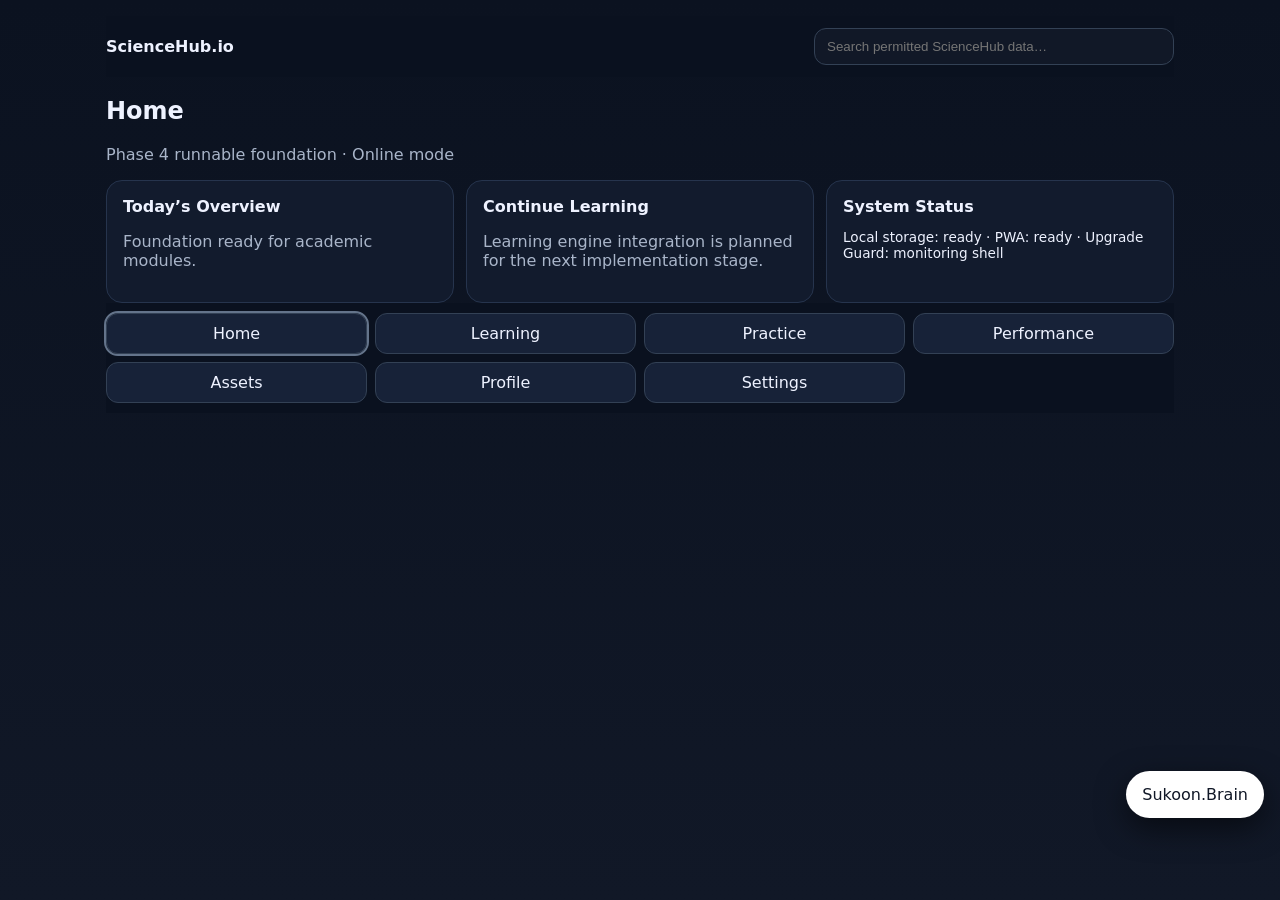
==== index.html @ e5b01089 "Add files via upload" ====
<!doctype html>
<html lang="en">
<head>
  <meta charset="utf-8">
  <meta name="viewport" content="width=device-width,initial-scale=1,viewport-fit=cover">
  <meta name="theme-color" content="#101827">
  <meta name="description" content="ScienceHub.io — personal student Study OS">
  <title>ScienceHub.io</title>
  <link rel="manifest" href="./3_manifest.webmanifest">
  <link rel="stylesheet" href="./4_styles.css">
</head>
<body>
  <div id="app" aria-live="polite"></div>
  <button id="sukoon" type="button" aria-label="Open Sukoon.Brain">Sukoon.Brain</button>
  <noscript><main style="padding:24px;font-family:system-ui,sans-serif"><h1>ScienceHub.io</h1><p>JavaScript is required to run the interactive ScienceHub.io application.</p></main></noscript>
  <script src="./5_app.js" defer></script>
</body>
</html>
---- 4_styles.css ----
:root{font-family:system-ui,-apple-system,Segoe UI,sans-serif;color:#eef2ff;background:#0b1220}*{box-sizing:border-box}body{margin:0;background:linear-gradient(180deg,#0b1220,#111827);min-height:100vh}button{font:inherit}.shell{max-width:1100px;margin:auto;padding:16px}.top{display:flex;justify-content:space-between;align-items:center;gap:12px;position:sticky;top:0;background:#0b1220ee;backdrop-filter:blur(12px);padding:12px 0;z-index:5}.brand{font-weight:800}.search{width:min(42vw,360px);padding:10px 12px;border-radius:12px;border:1px solid #334155;background:#111827;color:#fff}.grid{display:grid;grid-template-columns:repeat(auto-fit,minmax(220px,1fr));gap:12px;margin-top:16px}.card{background:#121b2d;border:1px solid #26344d;border-radius:16px;padding:16px}.muted{color:#a9b5c9}.nav{display:grid;grid-template-columns:repeat(4,1fr);gap:8px;position:sticky;bottom:0;padding:10px 0;background:#0b1220ee;backdrop-filter:blur(12px);z-index:5}.nav button,.action{border:1px solid #334155;background:#172238;color:#eef2ff;border-radius:12px;padding:10px}.nav button.active{outline:2px solid #64748b}.hidden{display:none}#sukoon{position:fixed;right:16px;bottom:82px;border:0;border-radius:999px;padding:14px 16px;background:#fff;color:#111827;box-shadow:0 10px 30px #0008;z-index:10}.panel{margin-top:18px}.status{font-size:.85rem}.danger{color:#fca5a5}@media(max-width:650px){.nav{grid-template-columns:repeat(3,1fr)}.search{width:45vw}.grid{grid-template-columns:1fr}}
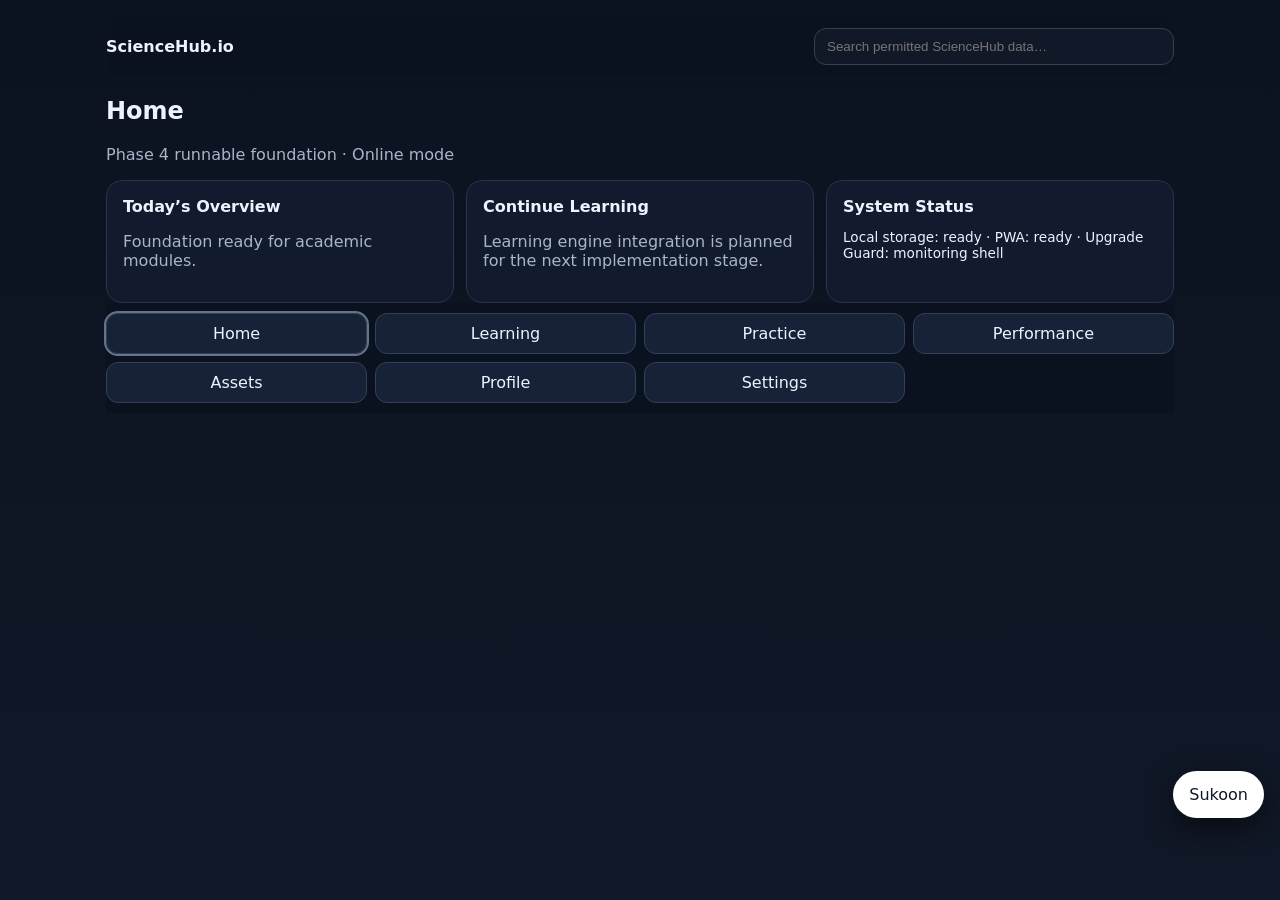
==== commit acf5c8f0: "Add files via upload" ====
--- a/index.html
+++ b/index.html
@@ -5,14 +5,13 @@
   <meta name="viewport" content="width=device-width,initial-scale=1,viewport-fit=cover">
   <meta name="theme-color" content="#101827">
   <meta name="description" content="ScienceHub.io — personal student Study OS">
+  <link rel="manifest" href="3_manifest.webmanifest">
+  <link rel="stylesheet" href="4_styles.css">
   <title>ScienceHub.io</title>
-  <link rel="manifest" href="./3_manifest.webmanifest">
-  <link rel="stylesheet" href="./4_styles.css">
 </head>
 <body>
-  <div id="app" aria-live="polite"></div>
-  <button id="sukoon" type="button" aria-label="Open Sukoon.Brain">Sukoon.Brain</button>
-  <noscript><main style="padding:24px;font-family:system-ui,sans-serif"><h1>ScienceHub.io</h1><p>JavaScript is required to run the interactive ScienceHub.io application.</p></main></noscript>
-  <script src="./5_app.js" defer></script>
+  <div id="app"></div>
+  <button id="sukoon" aria-label="Open Sukoon.Brain">Sukoon</button>
+  <script src="5_app.js" defer></script>
 </body>
 </html>
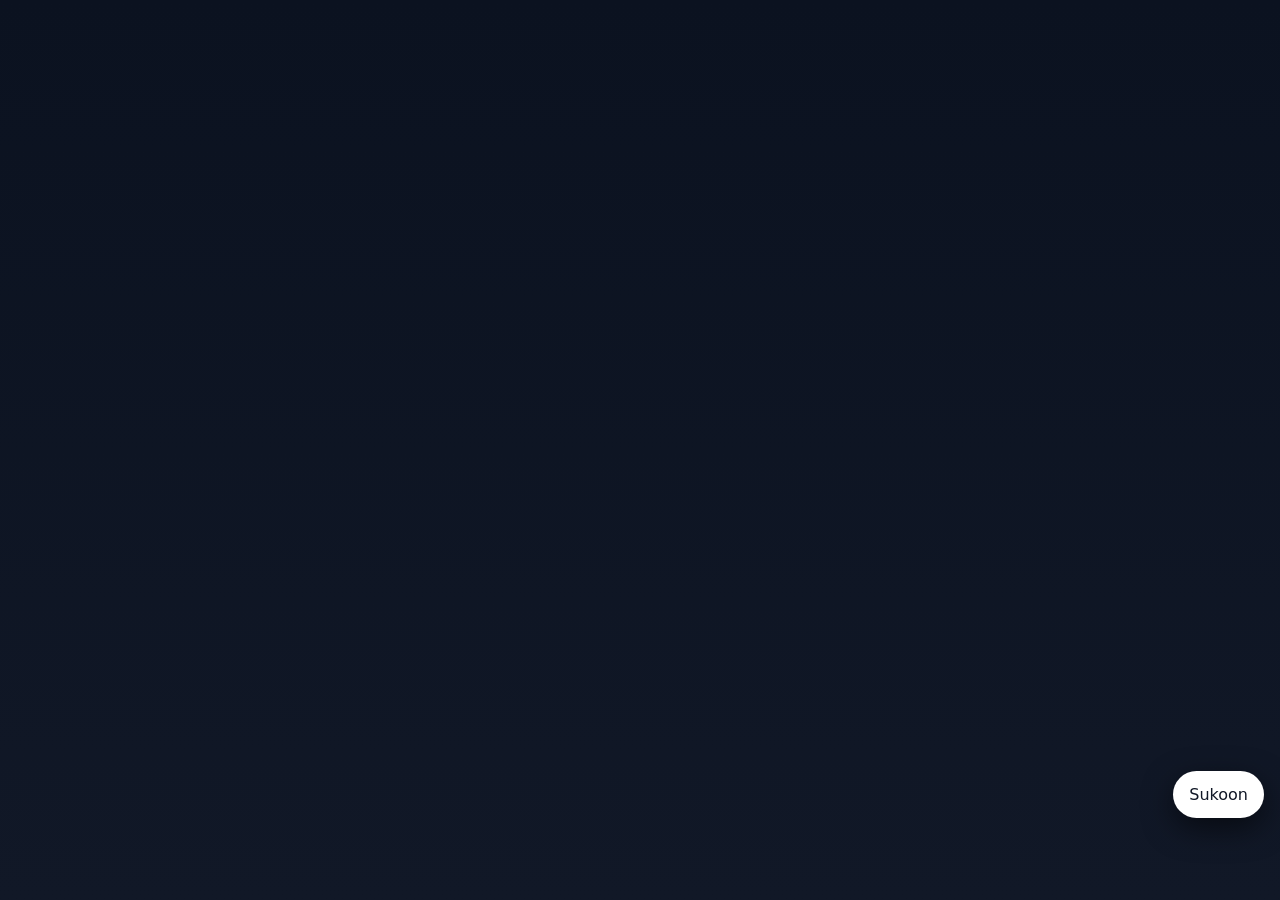
==== commit 475d93ec: "Add files via upload" ====
--- a/index.html
+++ b/index.html
@@ -10,8 +10,8 @@
   <title>ScienceHub.io</title>
 </head>
 <body>
-  <div id="app"></div>
+  <div id="app" aria-live="polite"></div>
   <button id="sukoon" aria-label="Open Sukoon.Brain">Sukoon</button>
-  <script src="5_app.js" defer></script>
+  <script type="module" src="5_app.js"></script>
 </body>
 </html>
--- a/4_styles.css
+++ b/4_styles.css
@@ -1 +1 @@
-:root{font-family:system-ui,-apple-system,Segoe UI,sans-serif;color:#eef2ff;background:#0b1220}*{box-sizing:border-box}body{margin:0;background:linear-gradient(180deg,#0b1220,#111827);min-height:100vh}button{font:inherit}.shell{max-width:1100px;margin:auto;padding:16px}.top{display:flex;justify-content:space-between;align-items:center;gap:12px;position:sticky;top:0;background:#0b1220ee;backdrop-filter:blur(12px);padding:12px 0;z-index:5}.brand{font-weight:800}.search{width:min(42vw,360px);padding:10px 12px;border-radius:12px;border:1px solid #334155;background:#111827;color:#fff}.grid{display:grid;grid-template-columns:repeat(auto-fit,minmax(220px,1fr));gap:12px;margin-top:16px}.card{background:#121b2d;border:1px solid #26344d;border-radius:16px;padding:16px}.muted{color:#a9b5c9}.nav{display:grid;grid-template-columns:repeat(4,1fr);gap:8px;position:sticky;bottom:0;padding:10px 0;background:#0b1220ee;backdrop-filter:blur(12px);z-index:5}.nav button,.action{border:1px solid #334155;background:#172238;color:#eef2ff;border-radius:12px;padding:10px}.nav button.active{outline:2px solid #64748b}.hidden{display:none}#sukoon{position:fixed;right:16px;bottom:82px;border:0;border-radius:999px;padding:14px 16px;background:#fff;color:#111827;box-shadow:0 10px 30px #0008;z-index:10}.panel{margin-top:18px}.status{font-size:.85rem}.danger{color:#fca5a5}@media(max-width:650px){.nav{grid-template-columns:repeat(3,1fr)}.search{width:45vw}.grid{grid-template-columns:1fr}}
+:root{font-family:system-ui,-apple-system,Segoe UI,sans-serif;color:#eef2ff;background:#0b1220}*{box-sizing:border-box}body{margin:0;background:linear-gradient(180deg,#0b1220,#111827);min-height:100vh}button,select,input{font:inherit}.shell{max-width:1100px;margin:auto;padding:16px}.top{display:flex;justify-content:space-between;align-items:center;gap:12px;position:sticky;top:0;background:#0b1220ee;backdrop-filter:blur(12px);padding:12px 0;z-index:5;flex-wrap:wrap}.brand{font-weight:800}.toolbar{display:flex;gap:8px;align-items:center;flex-wrap:wrap}.search{width:min(42vw,360px);padding:10px 12px;border-radius:12px;border:1px solid #334155;background:#111827;color:#fff}.toolbar select{padding:10px;border-radius:12px;border:1px solid #334155;background:#111827;color:#fff}.grid{display:grid;grid-template-columns:repeat(auto-fit,minmax(240px,1fr));gap:12px;margin-top:16px}.card{background:#121b2d;border:1px solid #26344d;border-radius:16px;padding:16px}.muted{color:#a9b5c9}.nav{display:grid;grid-template-columns:repeat(4,1fr);gap:8px;position:sticky;bottom:0;padding:10px 0;background:#0b1220ee;backdrop-filter:blur(12px);z-index:5}.nav button,.action{border:1px solid #334155;background:#172238;color:#eef2ff;border-radius:12px;padding:10px;cursor:pointer}.nav button.active{outline:2px solid #64748b}.status{font-size:.85rem}.danger{color:#fca5a5}.good{color:#86efac}.search-results{margin-top:8px;display:grid;gap:6px}.search-item{display:flex;justify-content:space-between;gap:10px;text-align:left;border:1px solid #334155;background:#111827;color:#eef2ff;border-radius:10px;padding:10px}.card h3{margin-top:0}.card li{margin:.35rem 0}label{display:grid;gap:6px;margin:12px 0}label input{padding:10px;border-radius:10px;border:1px solid #334155;background:#0f172a;color:#fff}@media(max-width:650px){.nav{grid-template-columns:repeat(3,1fr)}.search{width:100%}.toolbar{width:100%}.toolbar select{flex:1}.grid{grid-template-columns:1fr}}#sukoon{position:fixed;right:16px;bottom:82px;border:0;border-radius:999px;padding:14px 16px;background:#fff;color:#111827;box-shadow:0 10px 30px #0008;z-index:10}
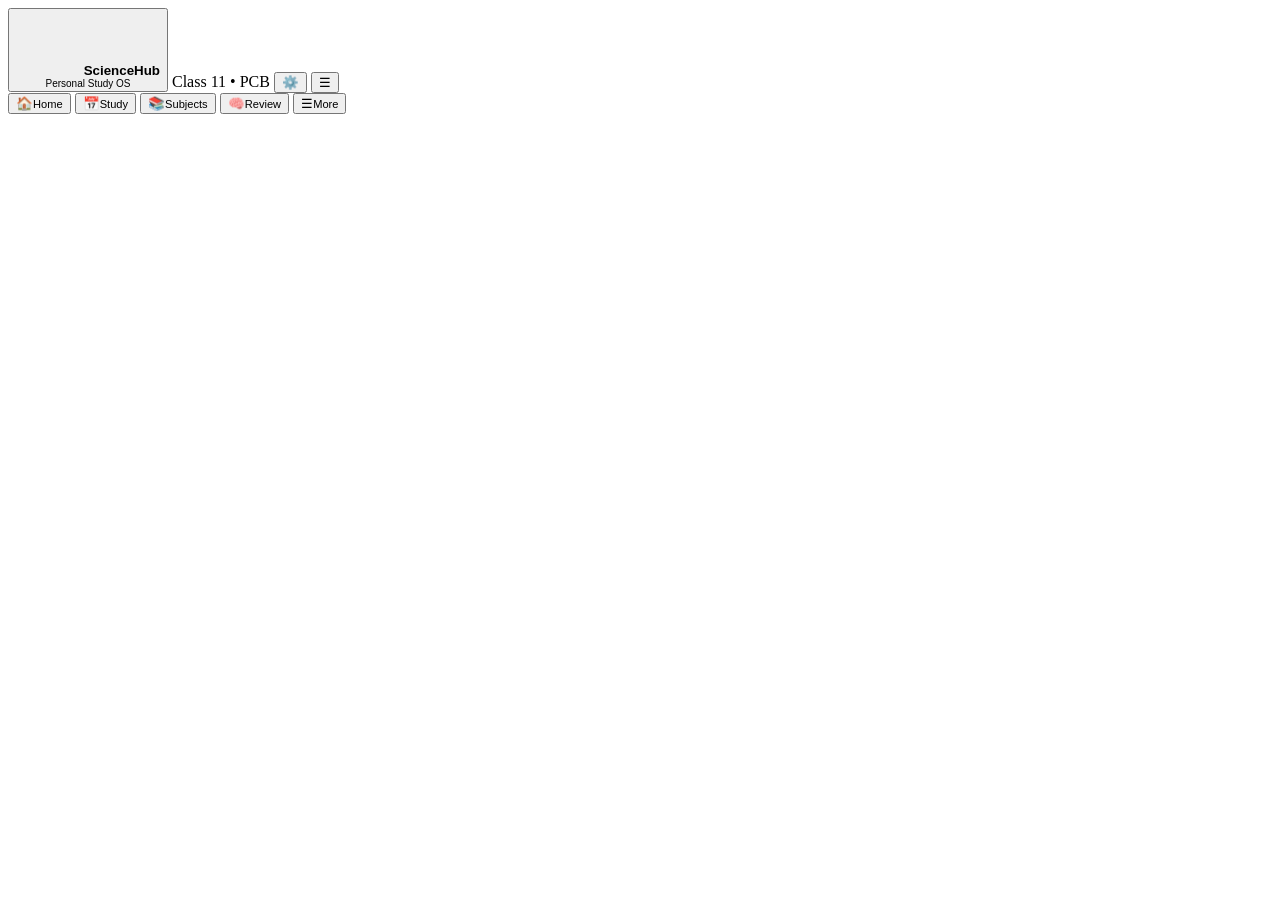
==== commit ec78bd5f: "Add files via upload" ====
--- a/index.html
+++ b/index.html
@@ -3,15 +3,44 @@
 <head>
   <meta charset="utf-8">
   <meta name="viewport" content="width=device-width,initial-scale=1,viewport-fit=cover">
-  <meta name="theme-color" content="#101827">
-  <meta name="description" content="ScienceHub.io — personal student Study OS">
-  <link rel="manifest" href="3_manifest.webmanifest">
-  <link rel="stylesheet" href="4_styles.css">
-  <title>ScienceHub.io</title>
+  <meta name="theme-color" content="#07101c">
+  <meta name="description" content="ScienceHub — personal, local-first study operating system">
+  <title>ScienceHub — Personal Study OS</title>
+  <link rel="manifest" href="./manifest.json">
+  <link rel="icon" href="./sciencehub-icon-192.png">
+  <link rel="stylesheet" href="./style.css">
+  <link rel="stylesheet" href="./perspective.css">
+  <link rel="stylesheet" href="./sciencehub-v101.css">
+  <link rel="stylesheet" href="./sciencehub-v102-repair.css">
 </head>
 <body>
-  <div id="app" aria-live="polite"></div>
-  <button id="sukoon" aria-label="Open Sukoon.Brain">Sukoon</button>
-  <script type="module" src="5_app.js"></script>
+  <header class="top">
+    <button class="brand" id="homeBtn" type="button" aria-label="Go to ScienceHub home">
+      <canvas id="brandCanvas" width="64" height="64" aria-hidden="true"></canvas>
+      <span><strong>ScienceHub</strong><small style="display:block;color:var(--muted);font-size:10px">Personal Study OS</small></span>
+    </button>
+    <span class="user">Class 11 • PCB</span>
+    <button class="icon" id="settingsBtn" type="button" aria-label="Settings">⚙️</button>
+    <button class="icon" id="moreBtn" type="button" aria-label="Open navigation">☰</button>
+  </header>
+
+  <main id="app" aria-live="polite"></main>
+  <div id="perspectiveMount"></div>
+  <nav class="bottom" aria-label="Primary navigation">
+    <button type="button" data-go="home"><span>🏠</span><small>Home</small></button>
+    <button type="button" data-go="study"><span>📅</span><small>Study</small></button>
+    <button type="button" data-go="subjects"><span>📚</span><small>Subjects</small></button>
+    <button type="button" data-go="learning"><span>🧠</span><small>Review</small></button>
+    <button type="button" id="moreBtnBottom" onclick="document.getElementById('moreBtn').click()"><span>☰</span><small>More</small></button>
+  </nav>
+  <div id="drawer" aria-label="Navigation drawer"></div>
+  <div id="modal" aria-label="Dialog"></div>
+
+  <!-- Order matters: the core runtime must exist before its additive bridges. -->
+  <script src="./app.js"></script>
+  <script src="./sciencehub-enhancements.js"></script>
+  <script src="./sciencehub-v101-bridge.js"></script>
+  <script src="./sciencehub-perspective.js"></script>
+  <script src="./sciencehub-v102-repair.js"></script>
 </body>
 </html>
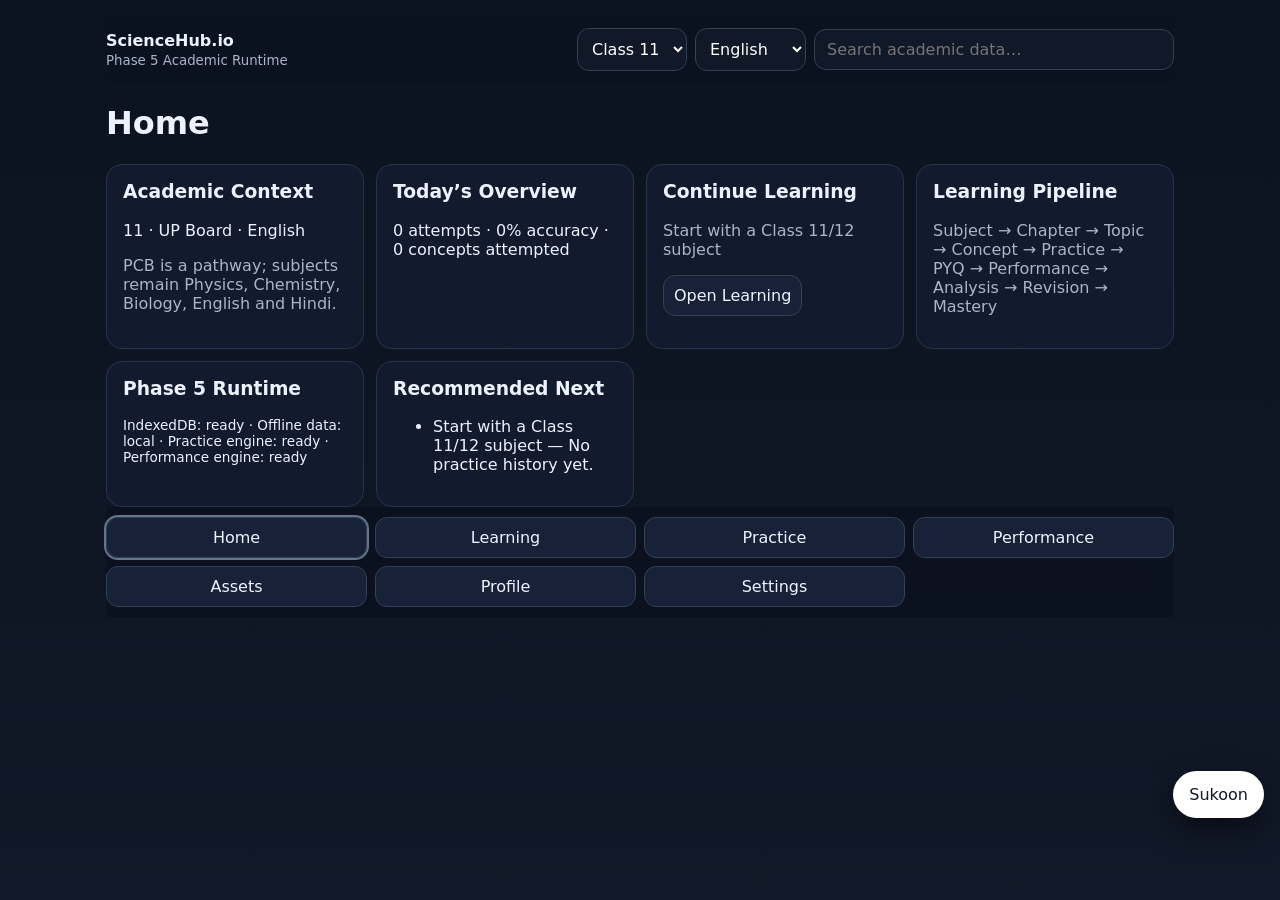
==== commit a8ba8812: "Add files via upload" ====
--- a/index.html
+++ b/index.html
@@ -3,44 +3,15 @@
 <head>
   <meta charset="utf-8">
   <meta name="viewport" content="width=device-width,initial-scale=1,viewport-fit=cover">
-  <meta name="theme-color" content="#07101c">
-  <meta name="description" content="ScienceHub — personal, local-first study operating system">
-  <title>ScienceHub — Personal Study OS</title>
-  <link rel="manifest" href="./manifest.json">
-  <link rel="icon" href="./sciencehub-icon-192.png">
-  <link rel="stylesheet" href="./style.css">
-  <link rel="stylesheet" href="./perspective.css">
-  <link rel="stylesheet" href="./sciencehub-v101.css">
-  <link rel="stylesheet" href="./sciencehub-v102-repair.css">
+  <meta name="theme-color" content="#101827">
+  <meta name="description" content="ScienceHub.io — personal student Study OS">
+  <link rel="manifest" href="./3_manifest.webmanifest">
+  <link rel="stylesheet" href="./4_styles.css">
+  <title>ScienceHub.io</title>
 </head>
 <body>
-  <header class="top">
-    <button class="brand" id="homeBtn" type="button" aria-label="Go to ScienceHub home">
-      <canvas id="brandCanvas" width="64" height="64" aria-hidden="true"></canvas>
-      <span><strong>ScienceHub</strong><small style="display:block;color:var(--muted);font-size:10px">Personal Study OS</small></span>
-    </button>
-    <span class="user">Class 11 • PCB</span>
-    <button class="icon" id="settingsBtn" type="button" aria-label="Settings">⚙️</button>
-    <button class="icon" id="moreBtn" type="button" aria-label="Open navigation">☰</button>
-  </header>
-
-  <main id="app" aria-live="polite"></main>
-  <div id="perspectiveMount"></div>
-  <nav class="bottom" aria-label="Primary navigation">
-    <button type="button" data-go="home"><span>🏠</span><small>Home</small></button>
-    <button type="button" data-go="study"><span>📅</span><small>Study</small></button>
-    <button type="button" data-go="subjects"><span>📚</span><small>Subjects</small></button>
-    <button type="button" data-go="learning"><span>🧠</span><small>Review</small></button>
-    <button type="button" id="moreBtnBottom" onclick="document.getElementById('moreBtn').click()"><span>☰</span><small>More</small></button>
-  </nav>
-  <div id="drawer" aria-label="Navigation drawer"></div>
-  <div id="modal" aria-label="Dialog"></div>
-
-  <!-- Order matters: the core runtime must exist before its additive bridges. -->
-  <script src="./app.js"></script>
-  <script src="./sciencehub-enhancements.js"></script>
-  <script src="./sciencehub-v101-bridge.js"></script>
-  <script src="./sciencehub-perspective.js"></script>
-  <script src="./sciencehub-v102-repair.js"></script>
+  <div id="app"></div>
+  <button id="sukoon" aria-label="Open Sukoon.Brain">Sukoon</button>
+  <script type="module" src="./5_app.js"></script>
 </body>
 </html>
--- a/4_styles.css
+++ b/4_styles.css
@@ -0,0 +1 @@
+:root{font-family:system-ui,-apple-system,Segoe UI,sans-serif;color:#eef2ff;background:#0b1220}*{box-sizing:border-box}body{margin:0;background:linear-gradient(180deg,#0b1220,#111827);min-height:100vh}button,select,input{font:inherit}.shell{max-width:1100px;margin:auto;padding:16px}.top{display:flex;justify-content:space-between;align-items:center;gap:12px;position:sticky;top:0;background:#0b1220ee;backdrop-filter:blur(12px);padding:12px 0;z-index:5;flex-wrap:wrap}.brand{font-weight:800}.toolbar{display:flex;gap:8px;align-items:center;flex-wrap:wrap}.search{width:min(42vw,360px);padding:10px 12px;border-radius:12px;border:1px solid #334155;background:#111827;color:#fff}.toolbar select{padding:10px;border-radius:12px;border:1px solid #334155;background:#111827;color:#fff}.grid{display:grid;grid-template-columns:repeat(auto-fit,minmax(240px,1fr));gap:12px;margin-top:16px}.card{background:#121b2d;border:1px solid #26344d;border-radius:16px;padding:16px}.muted{color:#a9b5c9}.nav{display:grid;grid-template-columns:repeat(4,1fr);gap:8px;position:sticky;bottom:0;padding:10px 0;background:#0b1220ee;backdrop-filter:blur(12px);z-index:5}.nav button,.action{border:1px solid #334155;background:#172238;color:#eef2ff;border-radius:12px;padding:10px;cursor:pointer}.nav button.active{outline:2px solid #64748b}.status{font-size:.85rem}.danger{color:#fca5a5}.good{color:#86efac}.search-results{margin-top:8px;display:grid;gap:6px}.search-item{display:flex;justify-content:space-between;gap:10px;text-align:left;border:1px solid #334155;background:#111827;color:#eef2ff;border-radius:10px;padding:10px}.card h3{margin-top:0}.card li{margin:.35rem 0}label{display:grid;gap:6px;margin:12px 0}label input{padding:10px;border-radius:10px;border:1px solid #334155;background:#0f172a;color:#fff}@media(max-width:650px){.nav{grid-template-columns:repeat(3,1fr)}.search{width:100%}.toolbar{width:100%}.toolbar select{flex:1}.grid{grid-template-columns:1fr}}#sukoon{position:fixed;right:16px;bottom:82px;border:0;border-radius:999px;padding:14px 16px;background:#fff;color:#111827;box-shadow:0 10px 30px #0008;z-index:10}
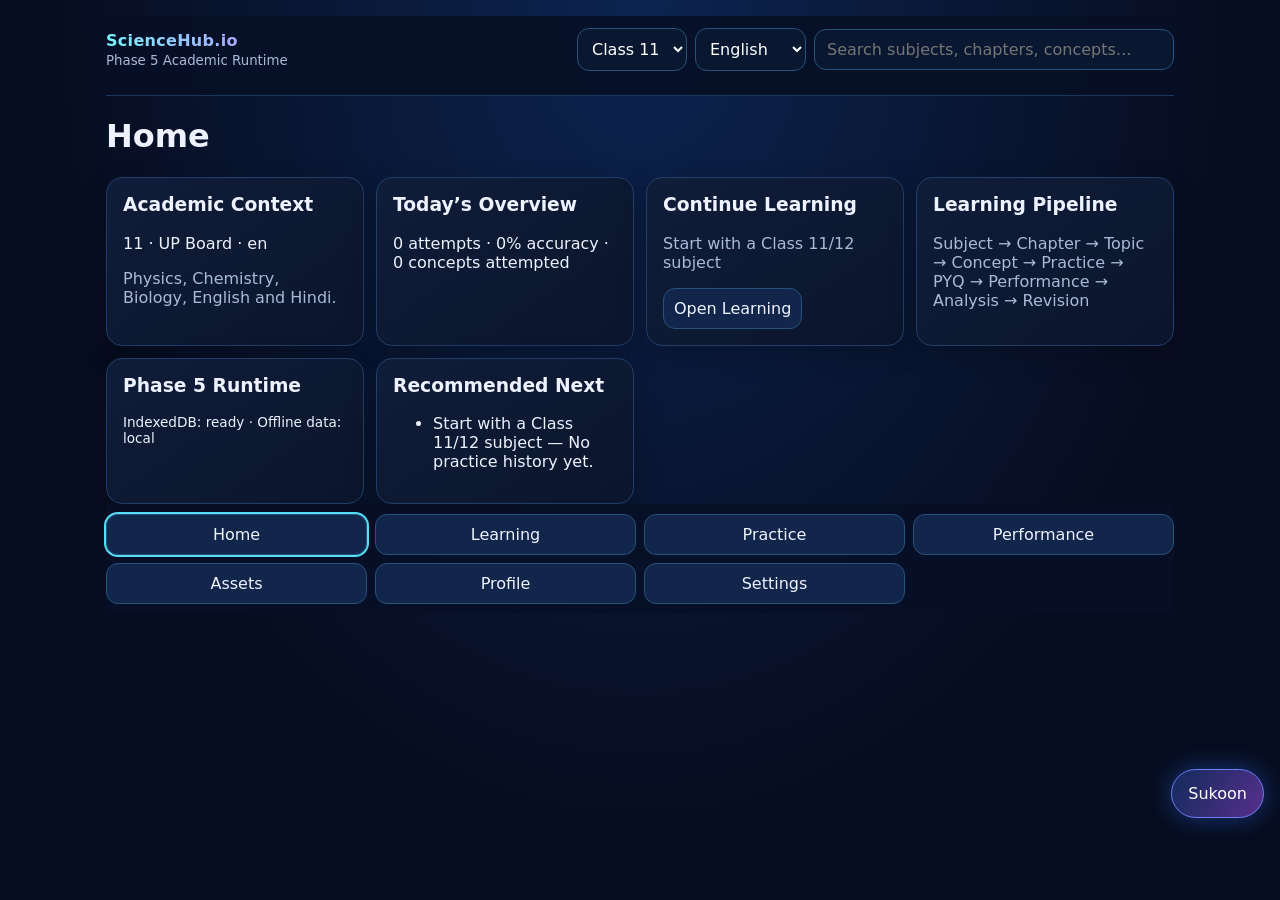
==== commit cb64ef77: "Add files via upload" ====
--- a/index.html
+++ b/index.html
@@ -3,9 +3,11 @@
 <head>
   <meta charset="utf-8">
   <meta name="viewport" content="width=device-width,initial-scale=1,viewport-fit=cover">
-  <meta name="theme-color" content="#101827">
+  <meta name="theme-color" content="#070d20">
   <meta name="description" content="ScienceHub.io — personal student Study OS">
   <link rel="manifest" href="./3_manifest.webmanifest">
+  <link rel="icon" type="image/png" sizes="512x512" href="./11_VISUAL-INTEGRATION__SCIENCEHUB-FRONTEND-APP-ICON.png">
+  <link rel="apple-touch-icon" href="./11_VISUAL-INTEGRATION__SCIENCEHUB-FRONTEND-APP-ICON.png">
   <link rel="stylesheet" href="./4_styles.css">
   <title>ScienceHub.io</title>
 </head>
--- a/4_styles.css
+++ b/4_styles.css
@@ -1 +1 @@
-:root{font-family:system-ui,-apple-system,Segoe UI,sans-serif;color:#eef2ff;background:#0b1220}*{box-sizing:border-box}body{margin:0;background:linear-gradient(180deg,#0b1220,#111827);min-height:100vh}button,select,input{font:inherit}.shell{max-width:1100px;margin:auto;padding:16px}.top{display:flex;justify-content:space-between;align-items:center;gap:12px;position:sticky;top:0;background:#0b1220ee;backdrop-filter:blur(12px);padding:12px 0;z-index:5;flex-wrap:wrap}.brand{font-weight:800}.toolbar{display:flex;gap:8px;align-items:center;flex-wrap:wrap}.search{width:min(42vw,360px);padding:10px 12px;border-radius:12px;border:1px solid #334155;background:#111827;color:#fff}.toolbar select{padding:10px;border-radius:12px;border:1px solid #334155;background:#111827;color:#fff}.grid{display:grid;grid-template-columns:repeat(auto-fit,minmax(240px,1fr));gap:12px;margin-top:16px}.card{background:#121b2d;border:1px solid #26344d;border-radius:16px;padding:16px}.muted{color:#a9b5c9}.nav{display:grid;grid-template-columns:repeat(4,1fr);gap:8px;position:sticky;bottom:0;padding:10px 0;background:#0b1220ee;backdrop-filter:blur(12px);z-index:5}.nav button,.action{border:1px solid #334155;background:#172238;color:#eef2ff;border-radius:12px;padding:10px;cursor:pointer}.nav button.active{outline:2px solid #64748b}.status{font-size:.85rem}.danger{color:#fca5a5}.good{color:#86efac}.search-results{margin-top:8px;display:grid;gap:6px}.search-item{display:flex;justify-content:space-between;gap:10px;text-align:left;border:1px solid #334155;background:#111827;color:#eef2ff;border-radius:10px;padding:10px}.card h3{margin-top:0}.card li{margin:.35rem 0}label{display:grid;gap:6px;margin:12px 0}label input{padding:10px;border-radius:10px;border:1px solid #334155;background:#0f172a;color:#fff}@media(max-width:650px){.nav{grid-template-columns:repeat(3,1fr)}.search{width:100%}.toolbar{width:100%}.toolbar select{flex:1}.grid{grid-template-columns:1fr}}#sukoon{position:fixed;right:16px;bottom:82px;border:0;border-radius:999px;padding:14px 16px;background:#fff;color:#111827;box-shadow:0 10px 30px #0008;z-index:10}
+:root{font-family:system-ui,-apple-system,Segoe UI,sans-serif;color:#eef2ff;background:#070d20}*{box-sizing:border-box}body{margin:0;background:radial-gradient(ellipse at top,#0c2450,#070d20 65%);min-height:100vh}button,select,input{font:inherit}.shell{max-width:1100px;margin:auto;padding:16px}.top{display:flex;justify-content:space-between;align-items:center;gap:12px;position:sticky;top:0;background:#071026f2;backdrop-filter:blur(12px);padding:12px 0;z-index:5;flex-wrap:wrap;border-bottom:1px solid #1a3562}.brand{font-weight:850;letter-spacing:.3px;background:linear-gradient(90deg,#79f3ff,#bb8cff);color:transparent;background-clip:text}.toolbar{display:flex;gap:8px;align-items:center;flex-wrap:wrap}.search{width:min(42vw,360px);padding:10px 12px;border-radius:12px;border:1px solid #28517c;background:#0a1730;color:#fff}.toolbar select{padding:10px;border-radius:12px;border:1px solid #28517c;background:#0a1730;color:#fff}.grid{display:grid;grid-template-columns:repeat(auto-fit,minmax(240px,1fr));gap:12px;margin-top:16px}.card{background:linear-gradient(145deg,#101d39,#0b152c);border:1px solid #213d68;border-radius:16px;padding:16px;box-shadow:0 8px 28px #0003}.muted{color:#a9bad8}.nav{display:grid;grid-template-columns:repeat(4,1fr);gap:8px;position:sticky;bottom:0;padding:10px 0;background:#071026f2;backdrop-filter:blur(12px);z-index:5}.nav button,.action{border:1px solid #28517c;background:#11264a;color:#eef2ff;border-radius:12px;padding:10px;cursor:pointer}.nav button.active{outline:2px solid #54dff7}.status{font-size:.85rem}.danger{color:#fca5a5}.good{color:#86efac}.search-results{display:grid;grid-template-columns:1fr;gap:6px;width:100%;max-height:40vh;overflow:auto}.search-item{display:flex;justify-content:space-between;gap:10px;text-align:left;border:1px solid #28517c;background:#0b1a35;color:#eef2ff;border-radius:10px;padding:10px;cursor:pointer}.search-item:hover,.search-item:focus-visible{border-color:#53e6ff;background:#11294e}.card h3{margin-top:0}.card li{margin:.35rem 0}label{display:grid;gap:6px;margin:12px 0}label input{padding:10px;border-radius:10px;border:1px solid #28517c;background:#0b1730;color:#fff}.sukoon-panel{position:fixed;right:16px;bottom:82px;z-index:20;display:flex;align-items:center;gap:12px;max-width:min(420px,calc(100vw - 32px));padding:12px;border:1px solid #3a5a99;border-radius:18px;background:#08132af5;box-shadow:0 16px 45px #000a}.sukoon-panel img{width:64px;height:64px;object-fit:cover;border-radius:12px}.sukoon-panel p{margin:.25rem 0;color:#b7c7e5;font-size:.88rem}.sukoon-panel button{align-self:flex-start;background:transparent;color:#fff;border:0;font-size:1.2rem;cursor:pointer}#sukoon{position:fixed;right:16px;bottom:82px;border:1px solid #6d80f8;border-radius:999px;padding:14px 16px;background:linear-gradient(120deg,#122b5b,#572f8d);color:#fff;box-shadow:0 0 25px #2e72ff66;z-index:10}@media(max-width:650px){.nav{grid-template-columns:repeat(3,1fr)}.search{width:100%}.toolbar{width:100%}.toolbar select{flex:1}.grid{grid-template-columns:1fr}.top{position:relative}.sukoon-panel{bottom:74px}}
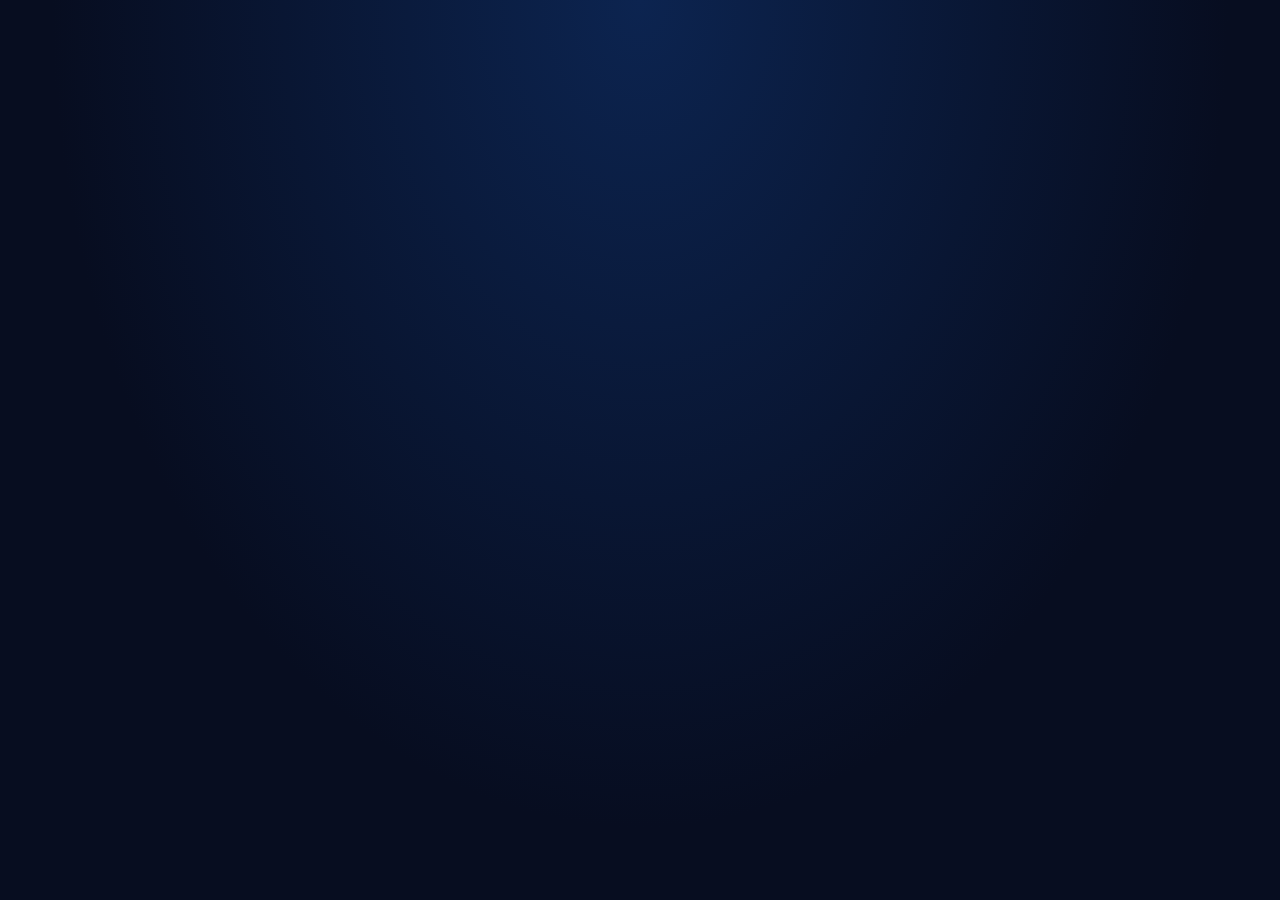
==== commit 3441aa03: "Add files via upload" ====
--- a/index.html
+++ b/index.html
@@ -4,7 +4,7 @@
   <meta charset="utf-8">
   <meta name="viewport" content="width=device-width,initial-scale=1,viewport-fit=cover">
   <meta name="theme-color" content="#070d20">
-  <meta name="description" content="ScienceHub.io — personal student Study OS">
+  <meta name="description" content="ScienceHub.io — Personal Student Study OS">
   <link rel="manifest" href="./3_manifest.webmanifest">
   <link rel="icon" type="image/png" sizes="512x512" href="./11_VISUAL-INTEGRATION__SCIENCEHUB-FRONTEND-APP-ICON.png">
   <link rel="apple-touch-icon" href="./11_VISUAL-INTEGRATION__SCIENCEHUB-FRONTEND-APP-ICON.png">
@@ -13,7 +13,6 @@
 </head>
 <body>
   <div id="app"></div>
-  <button id="sukoon" aria-label="Open Sukoon.Brain">Sukoon</button>
   <script type="module" src="./5_app.js"></script>
 </body>
-</html>
+</html>
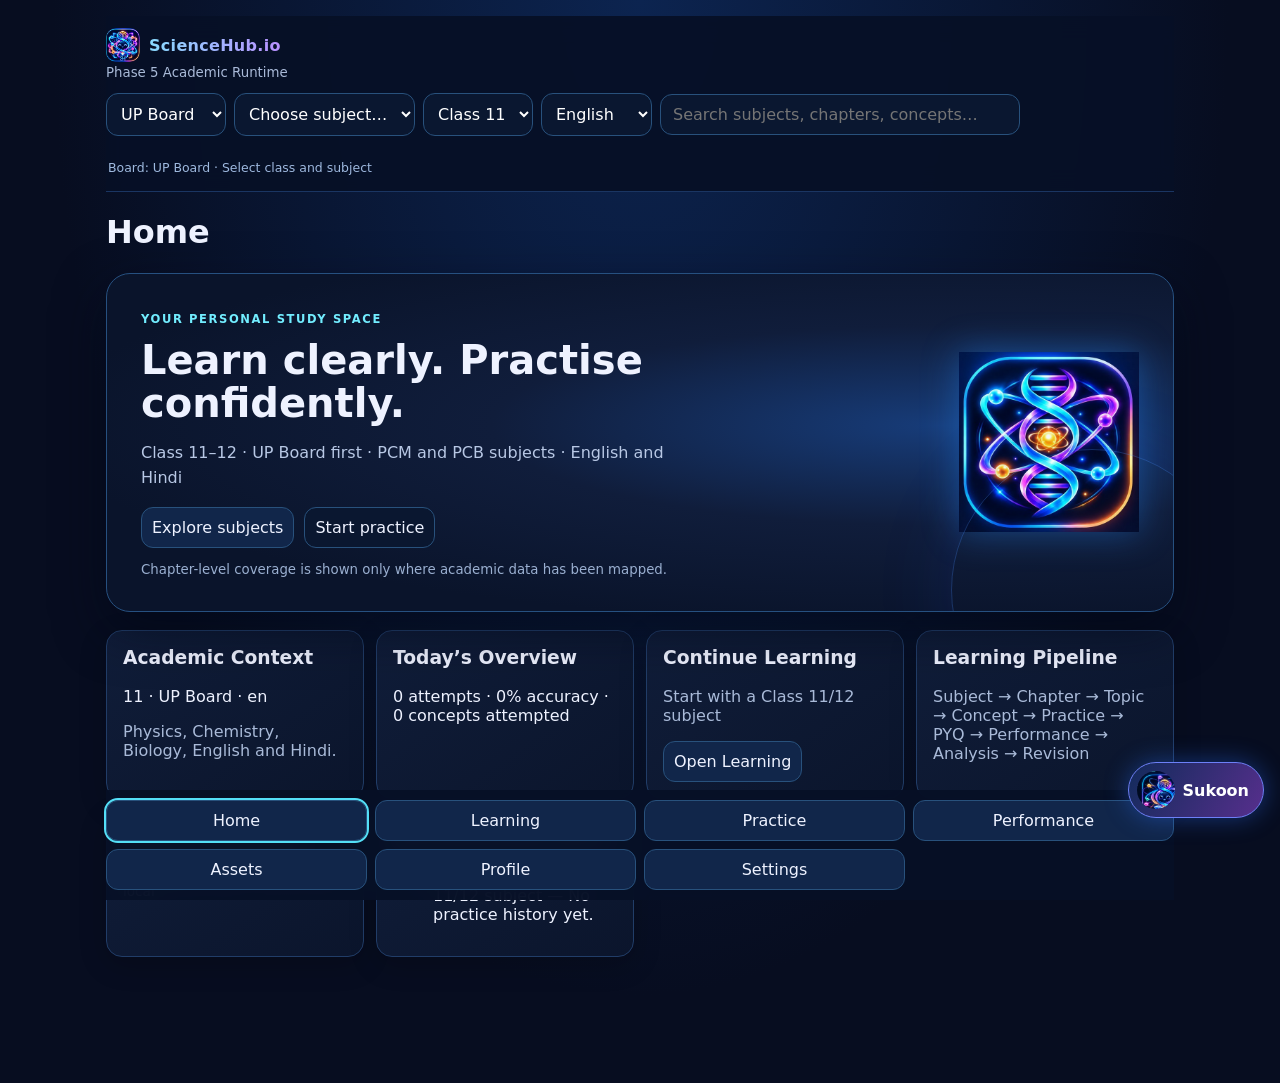
==== commit ba0f8d6f: "Add files via upload" ====
--- a/index.html
+++ b/index.html
@@ -9,10 +9,17 @@
   <link rel="icon" type="image/png" sizes="512x512" href="./11_VISUAL-INTEGRATION__SCIENCEHUB-FRONTEND-APP-ICON.png">
   <link rel="apple-touch-icon" href="./11_VISUAL-INTEGRATION__SCIENCEHUB-FRONTEND-APP-ICON.png">
   <link rel="stylesheet" href="./4_styles.css">
+  <link rel="stylesheet" href="./phase1-enhancements.css">
   <title>ScienceHub.io</title>
 </head>
 <body>
   <div id="app"></div>
+  <!-- Must exist before 5_app.js attaches its click handler. -->
+  <button id="sukoon" type="button" aria-label="Open Sukoon.Brain assistant">
+    <img src="./12_SUKOON-BRAIN-REALTIME-ICON.png" alt="" />
+    <span>Sukoon</span>
+  </button>
   <script type="module" src="./5_app.js"></script>
+  <script type="module" src="./phase1-enhancements.js"></script>
 </body>
-</html>+</html>
--- a/phase1-enhancements.css
+++ b/phase1-enhancements.css
@@ -0,0 +1,72 @@
+/* Phase 1 enhancement layer; original 4_styles.css remains in use. */
+.brand { display:flex; align-items:center; gap:9px; }
+.sh-brand-icon { width:34px; height:34px; object-fit:contain; border-radius:10px; }
+.phase1-selection-status { width:100%; color:#9eb9df; font-size:.78rem; padding:0 2px 4px; }
+#phase1BoardSelect, #phase1SubjectSelect {
+  max-width:100%; padding:10px; border-radius:12px; border:1px solid #28517c;
+  background:#0a1730; color:#fff; min-width:120px;
+}
+.phase1-hero {
+  position:relative; display:flex; align-items:center; justify-content:space-between; gap:20px;
+  overflow:hidden; margin:14px 0 18px; padding:clamp(18px,4vw,34px);
+  border:1px solid #265080; border-radius:24px;
+  background:radial-gradient(ellipse at 78% 45%,#173c79 0%,#101d3b 38%,#0a142b 76%);
+  box-shadow:0 18px 50px #02081788;
+}
+.phase1-hero:after { content:""; position:absolute; inset:auto -60px -120px auto; width:280px;height:280px;border-radius:50%;border:1px solid #4a8bff44;box-shadow:0 0 80px #2458ff22;pointer-events:none; }
+.phase1-hero-copy { position:relative; z-index:1; max-width:650px; }
+.phase1-eyebrow { color:#72edff; letter-spacing:.14em; font-size:.72rem; font-weight:800; }
+.phase1-hero h2 { font-size:clamp(1.55rem,4vw,2.5rem); line-height:1.08; margin:12px 0; }
+.phase1-hero p { color:#b8c8e5; max-width:52ch; line-height:1.55; }
+.phase1-hero small { display:block; margin-top:14px; color:#9aafd0; }
+.phase1-hero-actions,.phase1-resource-links { display:flex; gap:10px; flex-wrap:wrap; margin-top:14px; }
+.action.secondary { background:#0a1730; }
+.phase1-hero-logo { width:clamp(90px,20vw,180px); aspect-ratio:1; object-fit:contain; filter:drop-shadow(0 0 18px #258dff66); }
+#sukoon { display:flex; align-items:center; gap:8px; touch-action:none; cursor:grab; padding:8px 14px 8px 8px; }
+#sukoon:active { cursor:grabbing; }
+#sukoon img { width:38px;height:38px;object-fit:cover;border-radius:50%; }
+#sukoon span { font-weight:700; }
+#sukoon[data-expression="happy"] { box-shadow:0 0 28px #46f4ce88; }
+#sukoon[data-expression="thinking"] { box-shadow:0 0 28px #a78bfa99; }
+.phase1-sukoon-panel {
+  position:fixed; z-index:100; right:14px; bottom:92px; width:min(390px,calc(100vw - 24px));
+  max-height:min(72vh,650px); display:flex; flex-direction:column; gap:10px;
+  border:1px solid #3971b7; border-radius:22px; padding:14px;
+  background:linear-gradient(145deg,#0b1730f8,#070d20fa); color:#eef5ff;
+  box-shadow:0 20px 65px #000c,0 0 28px #3e60ff2b; backdrop-filter:blur(18px);
+}
+.phase1-sukoon-head { display:flex; align-items:center; gap:10px; }
+.phase1-sukoon-head img { width:52px;height:52px;object-fit:cover;border-radius:14px; }
+.phase1-sukoon-head div { display:grid;gap:3px;flex:1; }
+.phase1-sukoon-head strong { font-size:1.05rem; }
+.phase1-sukoon-head small,.phase1-disclaimer { color:#a8bad8;font-size:.75rem; }
+.phase1-close { border:0;background:transparent;color:#dceaff;font-size:1.7rem;cursor:pointer; }
+.phase1-sukoon-status { font-size:.78rem;color:#b9c9e5;display:flex;align-items:center;gap:7px; }
+.phase1-live-dot { width:8px;height:8px;border-radius:50%;background:#fbbf24;box-shadow:0 0 10px #fbbf2488; }
+.phase1-expression-row { display:flex;flex-wrap:wrap;gap:5px; }
+.phase1-expression-row button { flex:1;min-width:70px;padding:6px 7px;border-radius:999px;border:1px solid #254a79;background:#0b1c38;color:#cfdef6;font-size:.75rem; }
+.phase1-expression-row button.selected { border-color:#57dfff;box-shadow:0 0 12px #2ecfff44; }
+.phase1-chat-log { display:flex;flex-direction:column;gap:8px;overflow:auto;min-height:90px;max-height:32vh;padding:4px 2px; }
+.phase1-chat-bubble { padding:10px 12px;border-radius:14px;line-height:1.45;font-size:.9rem;overflow-wrap:anywhere; }
+.phase1-chat-bubble.bot { background:#102343;border:1px solid #203e6a;align-self:flex-start;max-width:94%; }
+.phase1-chat-bubble.user { background:#243b78;border:1px solid #5367be;align-self:flex-end;max-width:94%; }
+.phase1-chat-form { display:flex;gap:7px; }
+.phase1-chat-form input { min-width:0;flex:1;border:1px solid #28517c;background:#07152d;color:#fff;border-radius:12px;padding:10px; }
+.phase1-chat-form button { flex-shrink:0; }
+.phase1-disclaimer { line-height:1.35; }
+.phase1-books { margin-top:16px; }
+.phase1-pdf-label { display:block;margin:16px 0 7px;color:#d9e6ff; }
+#phase1PdfUrl,#phase1Notes { display:block;width:100%;padding:11px;border-radius:12px;border:1px solid #28517c;background:#07152d;color:#fff; }
+.phase1-pdf-reader { width:100%;height:min(68vh,720px);margin-top:12px;border:1px solid #28517c;border-radius:12px;background:#fff; }
+.phase1-pdf-reader[hidden] { display:none; }
+#phase1Notes { margin-bottom:10px;resize:vertical; }
+@media(max-width:650px) {
+  .phase1-hero { align-items:flex-start; }
+  .phase1-hero-logo { width:78px; }
+  #phase1BoardSelect,#phase1SubjectSelect { flex:1;min-width:0; }
+  .phase1-sukoon-panel { right:8px;bottom:78px; }
+}
+@media(prefers-reduced-motion:no-preference) {
+  #sukoon img { animation:shMascotFloat 3.6s ease-in-out infinite; }
+  @keyframes shMascotFloat { 0%,100%{transform:translateY(0)} 50%{transform:translateY(-4px)} }
+}
